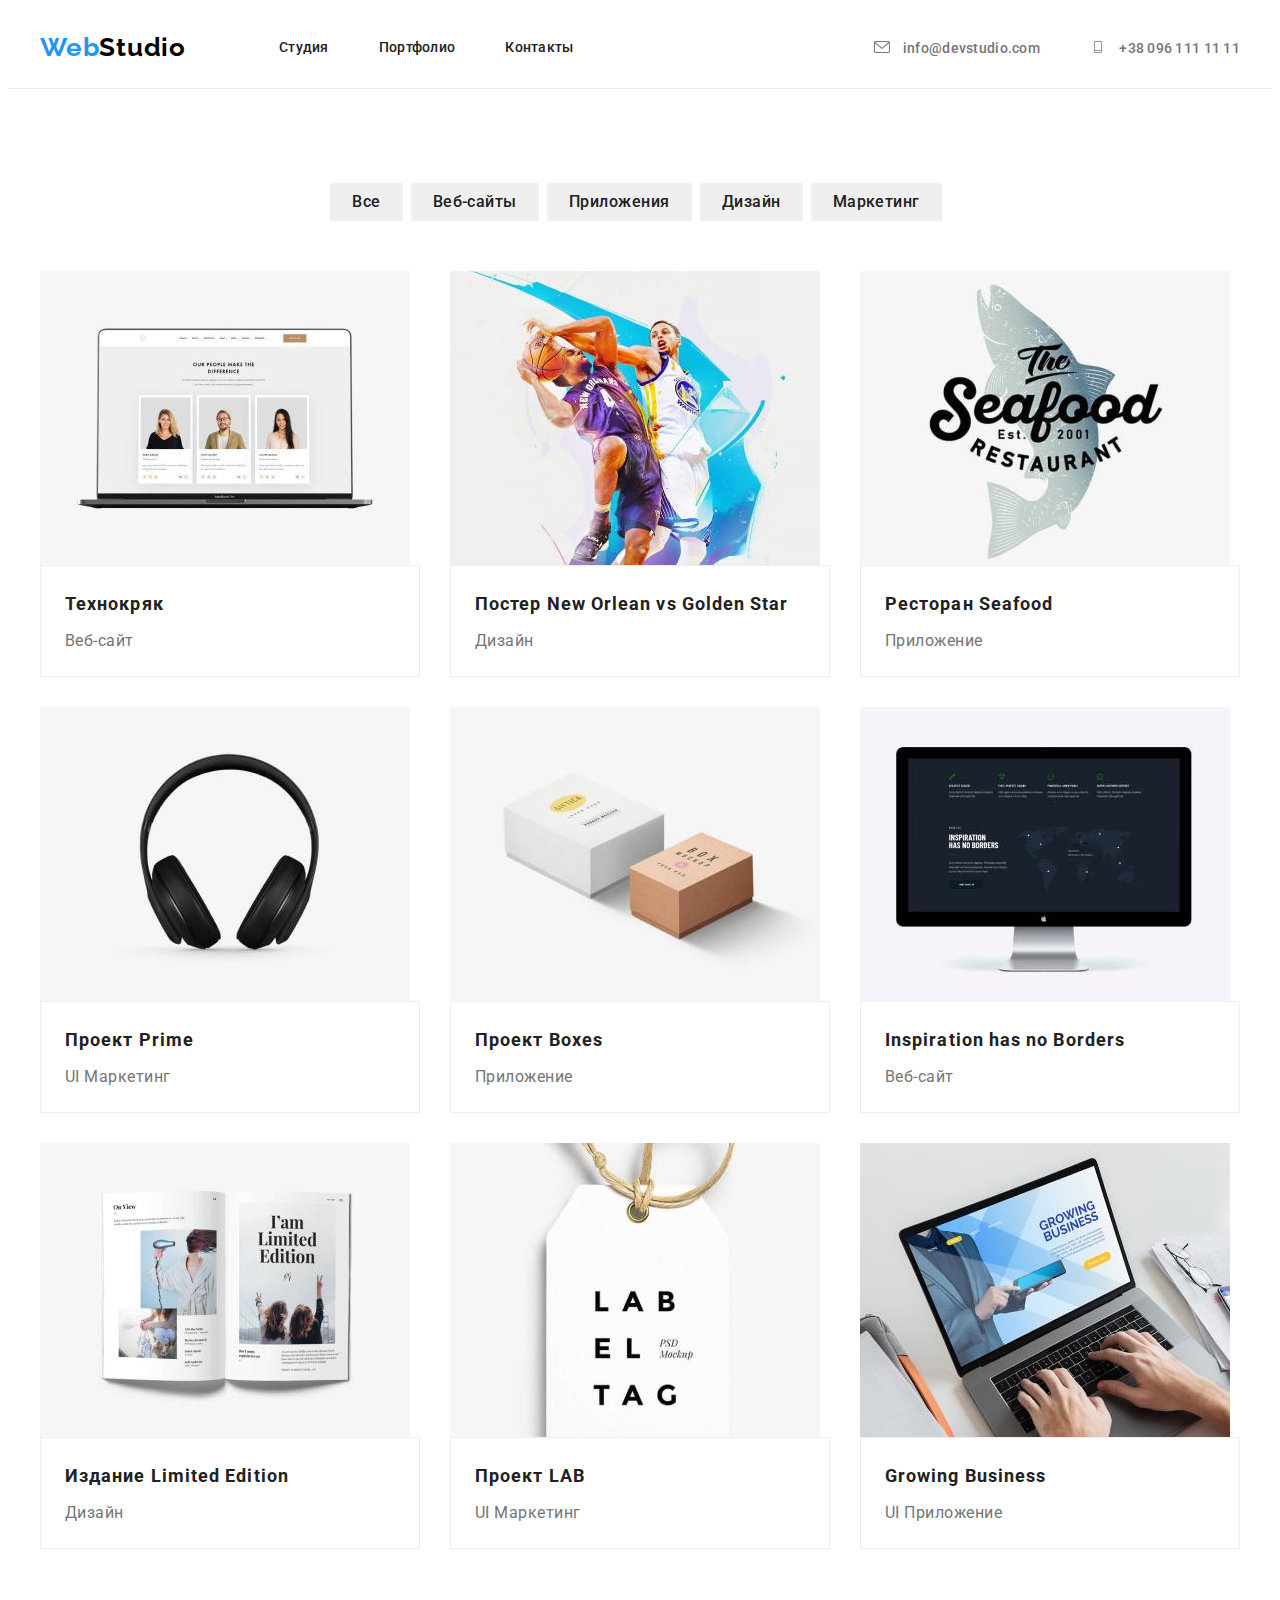
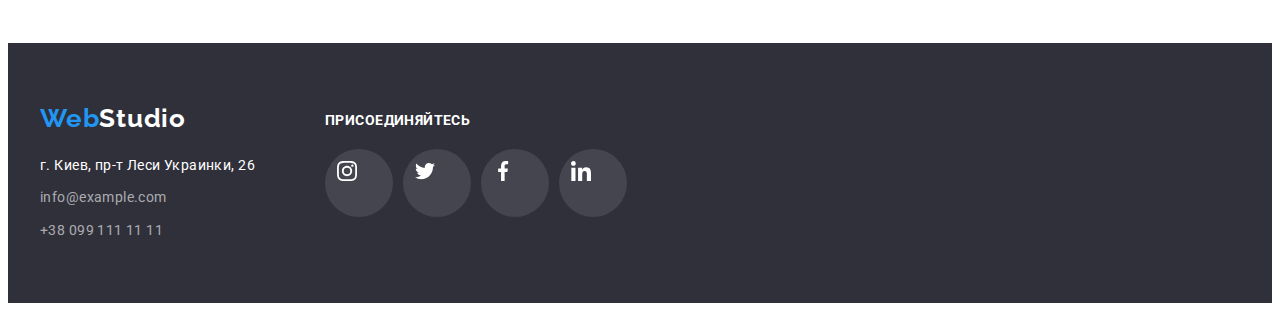
==== portfolio.html @ cd9db2a5 "hw4" ====
<!DOCTYPE html>
<html lang="en">

<head>
  <meta charset="UTF-8" />
  <meta http-equiv="X-UA-Compatible" content="IE=edge" />
  <meta name="viewport" content="width=device-width, initial-scale=1.0" />
  <title>Document</title>
  <link rel="preconnect" href="https://fonts.googleapis.com" />
  <link href="https://fonts.googleapis.com/css2?family=Raleway:wght@700&family=Roboto:wght@400;500;700;900&display=swap"
    rel="stylesheet" />
  <link rel="stylesheet" href="https://cdnjs.cloudflare.com/ajax/libs/modern-normalize/1.1.0/modern-normalize.min.css"
    integrity="sha512-wpPYUAdjBVSE4KJnH1VR1HeZfpl1ub8YT/NKx4PuQ5NmX2tKuGu6U/JRp5y+Y8XG2tV+wKQpNHVUX03MfMFn9Q=="
    crossorigin="anonymous" referrerpolicy="no-referrer" />
  <link rel="stylesheet" href="css/styles.css" />
</head>

<body>
  <header class="header">
    <div class="container header-container portfolio-header-container">
      <a class="header-logo link" href="" lang="en">
        <span class="header-accent">Web</span>Studio</a>
      <nav class="header-nav link">
        <ul class="list menu-list">
          <li class="menu-item">
            <a class="menu-link link" href="index.html">Студия</a>
          </li>
          <li class="menu-item">
            <a class="menu-link link" href="portfolio.html">Портфолио</a>
          </li>
          <li class="menu-item">
            <a class="menu-link link" href="">Контакты</a>
          </li>
        </ul>
      </nav>
      <ul class="header-contacts list">
        <li class="header-contact">
          <a class="header-mail link" href="mailto:info@devstudio.com" class="contacts-link">
            <svg class="contact-icon mail-icon" width="16" height="12">
              <use href="./img/sprite-sd.svg#icon-envelope"></use>
            </svg>
            info@devstudio.com
          </a>
        </li>
        <li class="header-contact">
          <a class="header-tel link" href="tel:+380961111111" class="contacts-link">
            <svg class="contact-icon" width="16" height="12">
              <use href="./img/sprite-sd.svg#icon-cell"></use>
            </svg>
            +38 096 111 11 11
          </a>
        </li>
      </ul>
    </div>
  </header>
  <main>
    <section class="info-section">
      <div class="container">
        <ul class="btn-list list">
          <li class="btn-menu-list">
            <button class="button btn-list-item">Все</button>
          </li>
          <li class="btn-menu-list">
            <button class="button btn-list-item">Веб-сайты</button>
          </li>
          <li class="btn-menu-list">
            <button class="button btn-list-item">Приложения</button>
          </li>
          <li class="btn-menu-list">
            <button class="button btn-list-item">Дизайн</button>
          </li>
          <li class="btn-menu-list">
            <button class="button btn-list-item">Маркетинг</button>
          </li>
        </ul>

        <ul class="items-list list">
          <li class="offer-item">
            <img src="./img/technokryak.jpg" alt="Технокряк" width="370" height="294" />
            <div class="item-text">
              <h3 class="list-item">Технокряк</h3>
              <p class="list-item-text">Веб-сайт</p>
            </div>
          </li>
          <li class="offer-item">
            <img src="./img/poster.jpg" alt="Постер New Orlean vs Golden Star" width="370" height="294" />
            <div class="item-text">
              <h3 class="list-item">Постер New Orlean vs Golden Star</h3>
              <p class="list-item-text">Дизайн</p>
            </div>
          </li>
          <li class="offer-item">
            <img src="./img/seafood.jpg" alt="Ресторан Seafood" width="370" height="294" />
            <div class="item-text">
              <h3 class="list-item">Ресторан Seafood</h3>
              <p class="list-item-text">Приложение</p>
            </div>
          </li>
          <li class="offer-item">
            <img src="./img/prime.jpg" alt="Проект Prime" width="370" height="294" />
            <div class="item-text">
              <h3 class="list-item">Проект Prime</h3>
              <p class="list-item-text">UI Маркетинг</p>
            </div>
          </li>
          <li class="offer-item">
            <img src="./img/boxes.jpg" alt="Проект Boxes" width="370" height="294" />
            <div class="item-text">
              <h3 class="list-item">Проект Boxes</h3>
              <p class="list-item-text">Приложение</p>
            </div>
          </li>
          <li class="offer-item">
            <img src="./img/inspiration.jpg" alt="Inspiration has no Borders" width="370" height="294" />
            <div class="item-text">
              <h3 class="list-item">Inspiration has no Borders</h3>
              <p class="list-item-text">Веб-сайт</p>
            </div>
          </li>
          <li class="offer-item">
            <img src="./img/edition.jpg" alt="Издание Limited Edition" width="370" height="294" />
            <div class="item-text">
              <h3 class="list-item">Издание Limited Edition</h3>
              <p class="list-item-text">Дизайн</p>
            </div>
          </li>
          <li class="offer-item">
            <img src="./img/lab.jpg" alt="Проект LAB" width="370" height="294" />
            <div class="item-text">
              <h3 class="list-item">Проект LAB</h3>
              <p class="list-item-text">UI Маркетинг</p>
            </div>
          </li>
          <li class="offer-item">
            <img src="./img/business.jpg" alt="Growing Business" width="370" height="294" />
            <div class="item-text">
              <h3 class="list-item">Growing Business</h3>
              <p class="list-item-text">UI Приложение</p>
            </div>
          </li>
        </ul>
      </div>
    </section>
  </main>

  <footer class="footer">
    <div class="container footer-info">
      <div class="footer-connect">
        <a class="footer-logo link" href="" lang="en">
          <span class="footer-accent">Web</span>Studio</a>
        <address class="contacts-address">
          <ul class="list">
            <li class="connect-item">
              <a class="footer-address link" href="https://goo.gl/maps/JnVJ7oRj71nepejRA" target="_blank"
                rel="noreferrer noopener">
                г. Киев, пр-т Леси Украинки, 26
              </a>
            </li>
            <li class="connect-item">
              <a class="footer-mail link" href="mailto:info@example.com">
                info@example.com
              </a>
            </li>
            <li class="connect-item">
              <a class="footer-tel link" href="tel:+380991111111">
                +38 099 111 11 11
              </a>
            </li>
          </ul>
        </address>
      </div>
      <div class="social-links">
        <h3 class="social-links-text">Присоединяйтесь</h3>
        <ul class="social-link-list list">
          <li class="social-link-item">
            <a href="" class="social-link" target="_blank" rel="noopener noreferrer">
              <svg class="social-link-icon" width="44" height="44">
                <use href="./img/sprite-sd.svg#icon-instagram"></use>
              </svg>
            </a>
          </li>
          <li class="social-link-item">
            <a href="" class="social-link" target="_blank" rel="noopener noreferrer">
              <svg class="social-link-icon" width="44" height="44">
                <use href="./img/sprite-sd.svg#icon-twitter"></use>
              </svg>
            </a>
          </li>
          <li class="social-link-item">
            <a href="" class="social-link" target="_blank" rel="noopener noreferrer">
              <svg class="social-link-icon" width="44" height="44">
                <use href="./img/sprite-sd.svg#icon-facebook"></use>
              </svg>
            </a>
          </li>
          <li class="social-link-item">
            <a href="" class="social-link" target="_blank" rel="noopener noreferrer">
              <svg class="social-link-icon" width="44" height="44">
                <use href="./img/sprite-sd.svg#icon-linkedin"></use>
              </svg>
            </a>
          </li>
        </ul>
      </div>
    </div>
  </footer>
</body>

</html>
---- css/styles.css ----
:root {
  --header-color: #ffffff;
  --header-logo-color: #000000;
  --header-text-color: #212121;
  --title-color: #212121;
  --text-color: #757575;
  --footer-address-color: #ffffff;
  --footer-contacts-color: rgba(255, 255, 255, 0.6);
  --accent-color: #2196f3;
}

p, h1, h2, h3, h4, h5, h6 {
  margin: 0;
}

ul {
  margin: 0;
  padding: 0;
}

img {
  display: block;
}

button {
  cursor: pointer;
}

body {
  font-family: 'Roboto', sans-serif;
}

.container {
  width: 1200px;
  padding-left: 15px;
  padding-right: 15px;
  margin: 0 auto;
}

.list {
  list-style: none;
}

.link {
  text-decoration: none;
}

/*header*/

.header {
  background-color: var(--header-color);
  padding-top: 24px;
  padding-bottom: 25px;
  border-bottom: 1px solid;
  border-color: #ECECEC;
}

.header-portfolio {
  border-bottom: solid;
  border-color: #ECECEC;
  border-width: 1px;
}

.header-logo {
  font-family: Raleway;
  font-style: normal;
  font-weight: bold;
  font-size: 26px;
  line-height: 1.19;
  letter-spacing: 0.03em;
  color: var(--header-logo-color);
  margin-right: 93px;
  white-space: nowrap;
}

.header-accent {
  font-family: Raleway;
  font-style: normal;
  font-weight: bold;
  font-size: 26px;
  line-height: 1.19;
  letter-spacing: 0.03em;
  color: var(--accent-color);
}

.header-nav {
  display: flex;
  align-items: center;
}

.header-container {
  display: flex;
  align-items: center;
}

.menu-item:not(:last-child) {
margin-right: 50px;
}

.menu-link {
  font-weight: 500;
  font-size: 14px;
  line-height: 1.14;
  letter-spacing: 0.02em;
  color: var(--title-color);
}

.menu-list {
  font-weight: 500;
  font-size: 14px;
  line-height: 16px;
  letter-spacing: 0.02em;
  color: var(--header-text-color);
  display: flex;
}

.menu-link:hover,
.menu-link:focus {
  color: var(--accent-color);
}

.header-tel,
.header-mail {
  font-weight: 500;
  font-size: 14px;
  line-height: 1.14;
  letter-spacing: 0.02em;
  color: var(--text-color);
}

.header-tel:hover,
.header-tel:focus {
  color: var(--accent-color);
  cursor: pointer;
}

.header-mail:hover,
.header-mail:focus {
  color: var(--accent-color);
  cursor: pointer;
}

.contact-icon {
  margin-right: 10px;
  align-items: center;
}

.contact-icon {
  fill: var(--text-color);
}

.header-mail:hover .contact-icon,
.header-mail:focus .contact-icon{
  fill: var(--accent-color);
}

.header-tel:hover .contact-icon,
.header-tel:focus .contact-icon{
  fill: var(--accent-color);
}

.header-contacts {
  display: inline-flex;
  margin-left: auto;
}

.header-contact:not(:last-child) {
  margin-right: 50px;
}

/*main-page*/

.hero-section {
  /* background-color: #2f303a; */
  align-items: center;
  padding-top: 200px;
  padding-bottom: 200px;
  max-width: 1600px;
  height: 600px;
  margin-left: auto;
  margin-right: auto;
  background-image: linear-gradient( rgba(47, 48, 58, 0.4), rgba(47, 48, 58, 0.4) ), url(../img/hero-bg.jpg);
  background-repeat: no-repeat;
  background-position: center;
  background-size: cover;
}

.hero-text {
  min-width: 696px;
  color: var(--header-color);
  font-weight: 900;
  font-size: 44px;
  line-height: 1.36;
  text-align: center;
  letter-spacing: 0.06em;
  text-transform: uppercase;
  width: 696px;
  display: block;
  margin: 0 auto;
  margin-bottom: 30px;
}

.hero-btn {
  font-weight: bold;
  font-size: 16px;
  line-height: 1.87;
  text-align: center;
  letter-spacing: 0.06em;
  border-radius: 4px;
  color: var(--header-color);
  background-color: var(--accent-color);
  min-Width: 200px;
  height: 50px;
  display: block;
  margin: 0 auto;
}

.hero-btn:hover, .hero-btn:focus {
  box-shadow: 0px 4px 4px 0px rgba(0, 0, 0, 0.25); 
}

.button {cursor: pointer;}

/*advantage*/

.advantage {
  padding-top: 94px;
  padding-bottom: 94px;
  display: flex;
  }

.advantage-text {
  width: 270px;
  
  }

  .advantage-text:not(:last-child) {
  margin-right: 30px;
  }

.advantage-text-list {
  display: flex;
}

.advantage-detail {
  width="270"
  height="120"
  background-color: #F5F4FA;
  margin-bottom: 30px;
  display: flex;
  justify-content: center;
  align-items: center; 
  padding: 25px 100px 25px 100px;
}

.adv-detail-icon {
  display: flex;
  justify-content: center;
}

.advantage-item {
  font-weight: bold;
  font-size: 14px;
  line-height: 1.14;
  letter-spacing: 0.03em;
  text-transform: uppercase;
  color: var(--header-text-color);
  margin-bottom: 10px;
}

.advantage-detail-item {
  font-weight: normal;
  font-size: 14px;
  line-height: 1.71;
  letter-spacing: 0.03em;
  color: var(--text-color);
  width: 270px;
}

/*activities*/

.activities-container {
padding-bottom: 94px;
}

.activities-list {
  display: flex;
  margin-top: 50px;
}

.activities-text:not(:last-child) {
  margin-right: 30px;
}

.activities-header,
.team {
  font-weight: bold;
  font-size: 36px;
  line-height: 1.17;
  text-align: center;
  letter-spacing: 0.03em;
  color: var(--header-text-color);
  margin-bottom: 50px;
}

.team-text {
  padding-top: 94px;
  padding-bottom: 94px;
  background-color: #F5F4FA;
}

.team-members {
display: flex;
}

.member-text:not(:last-child) {
  margin-right: 30px;
}

.member-item {
  padding-top: 30px;
  padding-bottom: 30px;
}

.team-member {
  font-weight: 500;
  font-size: 16px;
  line-height: 1.19;
  letter-spacing: 0.03em;
  text-align: center;
  color: var(--header-text-color);

}

.team-member-occupation {
  font-weight: normal;
  font-size: 16px;
  line-height: 1.19;
  text-align: center;
  letter-spacing: 0.03em;
  color: var(--text-color);
  padding-top: 10px;
}

/* clients */

.clients {
  margin-bottom: 94px;
}

.clients-item {
  font-weight: bold;
  font-size: 36px;
  line-height: 1.17;
  text-align: center;
  letter-spacing: 0.03em;
  color: var(--header-text-color);
  margin-bottom: 50px;
}

.clients-list {
  display: flex;
  justify-content: center;
}

.client-detail-icon {
  display: flex;
  justify-content: center;
  fill: #AFB1B8;
}

.client-detail {
  display: flex;
  width: 170px;
  height: 92px;
  border: solid;
  border-color: #AFB1B8;
  border-width: 1px;
  border-radius: 4px;
  padding: 16px 32px;
}

.client:not(:last-child) {
  margin-right: 30px;
}


.client-detail:hover, 
.client-detail:focus {
  border-color: var(--accent-color);
}

.client-detail:hover .client-detail-icon, 
.client-detail:focus .client-detail-icon {
  fill: var(--accent-color);
}


/*footer and contacts*/

.footer {
background-color: #2f303a;
padding-top: 60px;
padding-bottom: 60px;
}

.footer-info {
  display: flex;
  align-items: center;
}

.footer-connect {
  margin-right: 70px;
}

.connect-item:not(:last-child) {
  margin-bottom: 9px;
}

.footer-logo {
  font-family: Raleway;
  font-style: normal;
  font-weight: bold;
  font-size: 26px;
  line-height: 1.19;
  letter-spacing: 0.03em;
  color: var(--header-color);
  white-space: nowrap;
}

.footer-accent {
  font-family: Raleway;
  font-style: normal;
  font-weight: bold;
  font-size: 26px;
  line-height: 1.19;
  letter-spacing: 0.03em;
  color: var(--accent-color);
}

.connect-item:not(:last-child) {
  margin-bottom: 9px;
}

.contacts-address {
  font-style: inherit;
  font-size: 14px;
  line-height: 1.71;
  letter-spacing: 0.03em;
  color: var(--header-color);
  margin-top: 20px;
}

.footer-address {
font-size: 14px;
line-height: 1.71;
letter-spacing: 0.03em;
color: var(----footer-address-color)}

.footer-mail,
.footer-tel {
  font-weight: normal;
  font-size: 14px;
  line-height: 1.71;
  letter-spacing: 0.03em;
  color: var(--footer-contacts-color);
}

.footer-mail:hover,
.footer-mail:focus {
  color: var(--accent-color);
}

.footer-tel:hover,
.footer-tel:focus {
  color: var(--accent-color);
}

.footer-address:hover,
.footer-address:focus {
  color: var(--accent-color);
}

.social-links {
  width: 206px;
  height: 80px;
margin-bottom: 40px;
}

.social-link-icon {
  width: 20px;
  height: 20px;
  fill: var(--header-color);
  
}

.social-link {
  width: 44px;
  height: 44px;
  border-radius: 50px;
  background-color: rgba(255, 255, 255, 0.1);
  padding: 12px;
  display: flex;
}

.social-link:hover, 
.social-link:focus {
  background-color: var(--accent-color);
}

.social-links-text {
  font-weight: bold;
  font-size: 14px;
  line-height: 1.14;
  letter-spacing: 0.03em;
  text-transform: uppercase;
  color: var(--header-color);
  text-align: justify;
}

.social-link-item {
  margin-right: 10px;
  
}

.social-link-list {
  display: flex;
  align-items: center;
  margin-top: 20px;
}

/*portfolio*/

.info-section {
  padding-top: 94px;
  padding-bottom: 94px;
}

.btn-list {
display: flex;
justify-content: center;
margin-right: 8px;
margin-bottom: 50px;
}

.btn-list-item {
font-family: Roboto;
font-weight: 500;
font-size: 16px;
line-height: 1.62;
text-align: center;
letter-spacing: 0.03em;
color: var(--header-text-color);
padding-top: 6px;
padding-bottom: 6px;
padding-right: 22px;
padding-left: 22px;
border: none;
}

.btn-menu-list:not(:last-child) {
  margin-right: 8px;
}


.btn-list-item:hover, 
.btn-list-item:focus {
  background-color: var(--accent-color);
  color: var(--header-color);
  border-radius: 4px;
  box-shadow: 0px 4px 4px 0px rgba(0, 0, 0, 0.25); 
}

.list-item {
font-weight: bold;
font-size: 18px;
line-height: 2;
letter-spacing: 0.06em;
color: var(--header-text-color);
}

.list-item-text {
font-size: 16px;
line-height: 1.87;
letter-spacing: 0.03em;
color: var(--text-color);
}

.items-list {
  display: flex;
  flex-wrap: wrap;
  margin-left: -30px;
  margin-top: -30px;
}

.offer-item {
  flex-basis: calc(100% / 3 - 30px);
  margin-left: 30px;
  margin-top: 30px;
}

.offer-item:hover, 
.offer-item:focus {
  box-shadow: 0px 4px 4px 0px rgba(0, 0, 0, 0.25); 
cursor: pointer;
}


.item-text {
  padding: 20px 24px 20px 24px;
  border: solid;
  border-width: 1px;
  border-color: #EEEEEE;
} 

.list-item-text {
  margin-top: 4px;
}

.list-item-text {
  justify-content: space-between;
  align-content: center;
}
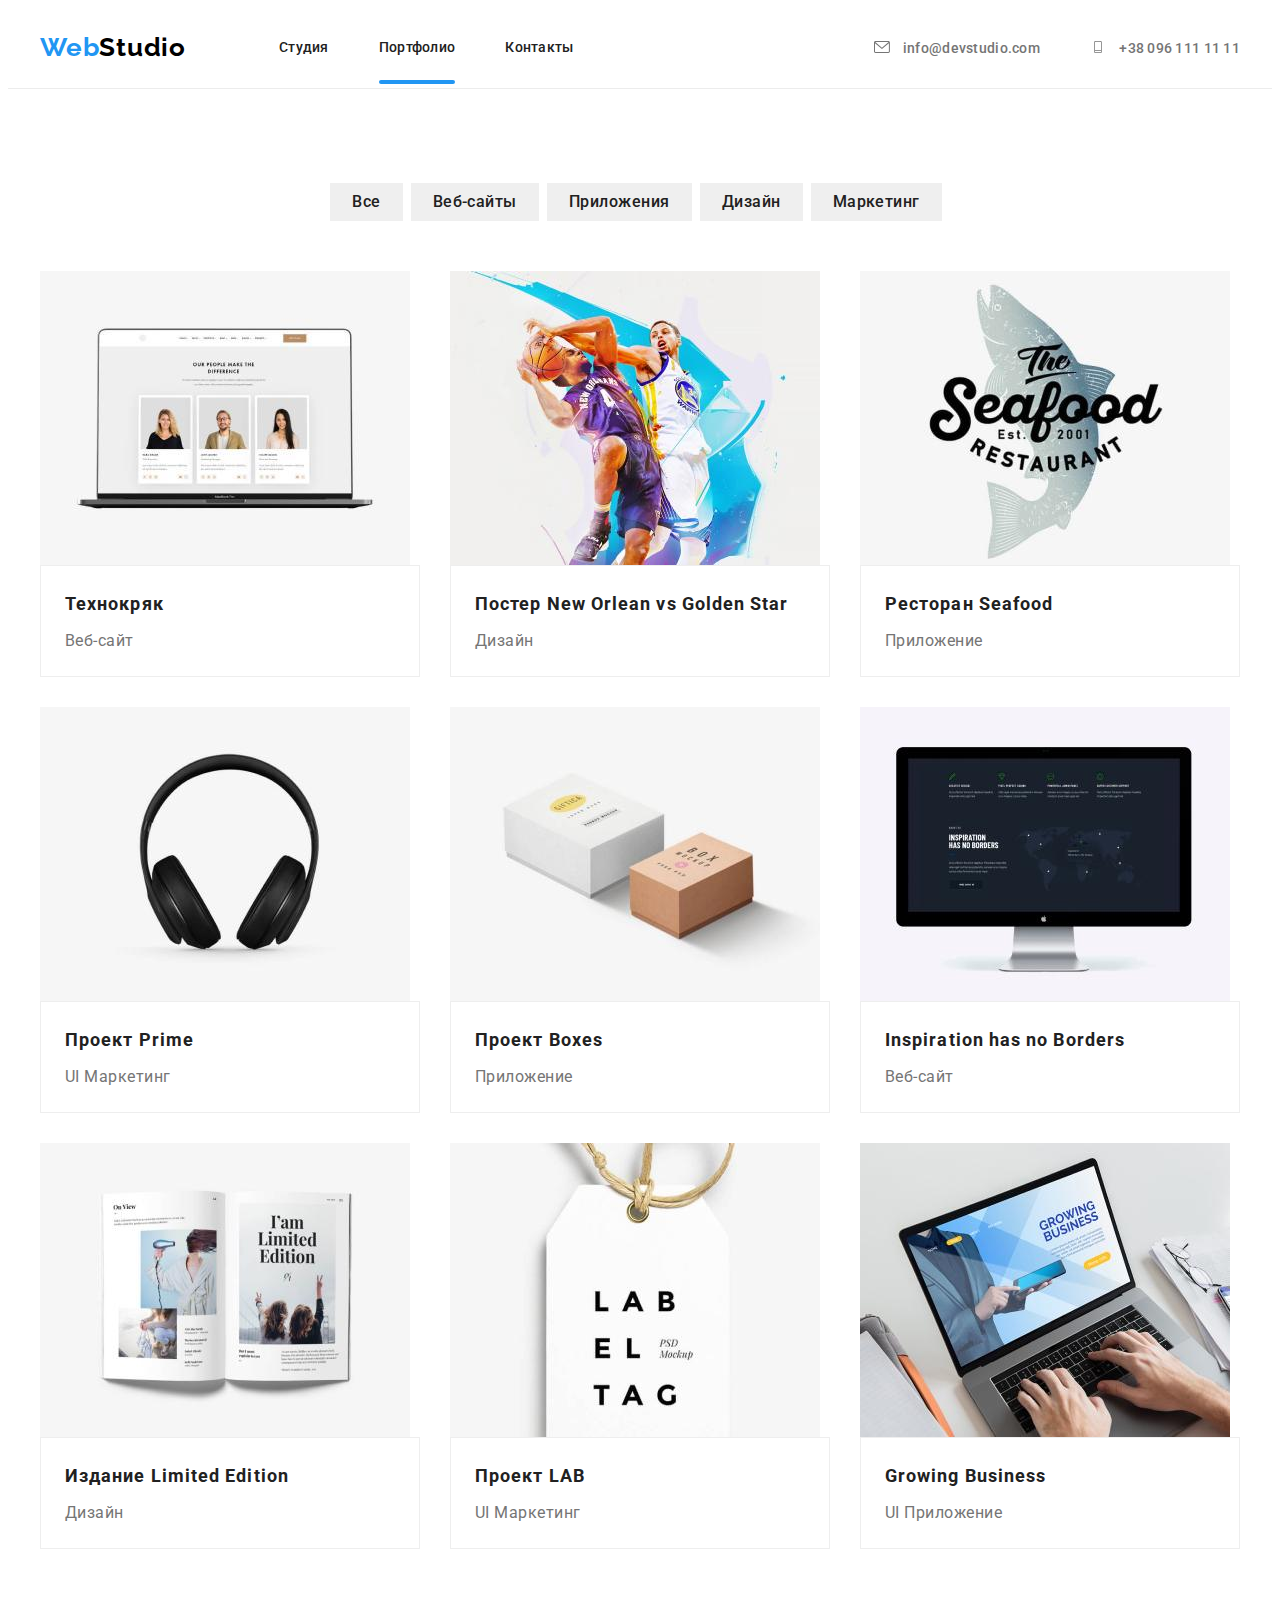
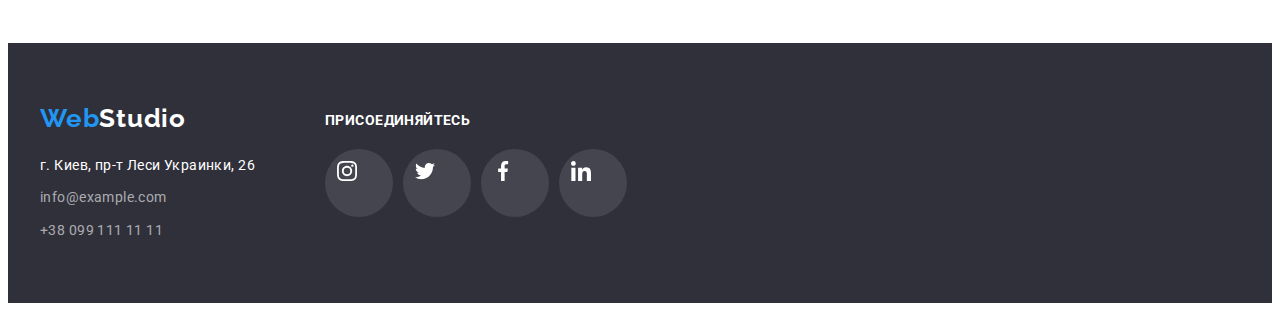
==== commit 4994380e: "hw5" ====
--- a/portfolio.html
+++ b/portfolio.html
@@ -26,7 +26,7 @@
             <a class="menu-link link" href="index.html">Студия</a>
           </li>
           <li class="menu-item">
-            <a class="menu-link link" href="portfolio.html">Портфолио</a>
+            <a class="menu-link menu-link-active link" href="portfolio.html">Портфолио</a>
           </li>
           <li class="menu-item">
             <a class="menu-link link" href="">Контакты</a>
@@ -76,63 +76,136 @@
 
         <ul class="items-list list">
           <li class="offer-item">
-            <img src="./img/technokryak.jpg" alt="Технокряк" width="370" height="294" />
+            <div class="offer-item-overlay">
+              <img src="./img/technokryak.jpg" alt="Технокряк" width="370" height="294" />
+              <p class="offer-item-text">
+                Технокряк это современная площадка распространения коронавируса. Компании используют эту платформу для
+                цифрового
+                шпионажа и атак на защищённые сервера конкурентов.
+              </p>
+            </div>
             <div class="item-text">
               <h3 class="list-item">Технокряк</h3>
               <p class="list-item-text">Веб-сайт</p>
             </div>
           </li>
-          <li class="offer-item">
-            <img src="./img/poster.jpg" alt="Постер New Orlean vs Golden Star" width="370" height="294" />
+
+          <li class="offer-item">
+            <div class="offer-item-overlay">
+              <img src="./img/poster.jpg" alt="Постер New Orlean vs Golden Star" width="370" height="294" />
+              <p class="offer-item-text">
+                Технокряк это современная площадка распространения коронавируса. Компании используют эту платформу для
+                цифрового
+                шпионажа и атак на защищённые сервера конкурентов.
+              </p>
+            </div>
             <div class="item-text">
               <h3 class="list-item">Постер New Orlean vs Golden Star</h3>
               <p class="list-item-text">Дизайн</p>
             </div>
           </li>
-          <li class="offer-item">
-            <img src="./img/seafood.jpg" alt="Ресторан Seafood" width="370" height="294" />
+
+          <li class="offer-item">
+            <div class="offer-item-overlay">
+              <img src="./img/seafood.jpg" alt="Ресторан Seafood" width="370" height="294" />
+              <p class="offer-item-text">
+                Технокряк это современная площадка распространения коронавируса. Компании используют эту платформу для
+                цифрового
+                шпионажа и атак на защищённые сервера конкурентов.
+              </p>
+            </div>
+
             <div class="item-text">
               <h3 class="list-item">Ресторан Seafood</h3>
               <p class="list-item-text">Приложение</p>
             </div>
           </li>
-          <li class="offer-item">
-            <img src="./img/prime.jpg" alt="Проект Prime" width="370" height="294" />
+
+          <li class="offer-item">
+            <div class="offer-item-overlay">
+              <img src="./img/prime.jpg" alt="Проект Prime" width="370" height="294" />
+              <p class="offer-item-text">
+                Технокряк это современная площадка распространения коронавируса. Компании используют эту платформу для
+                цифрового
+                шпионажа и атак на защищённые сервера конкурентов.
+              </p>
+            </div>
             <div class="item-text">
               <h3 class="list-item">Проект Prime</h3>
               <p class="list-item-text">UI Маркетинг</p>
             </div>
           </li>
-          <li class="offer-item">
-            <img src="./img/boxes.jpg" alt="Проект Boxes" width="370" height="294" />
+
+          <li class="offer-item">
+            <div class="offer-item-overlay">
+              <img src="./img/boxes.jpg" alt="Проект Boxes" width="370" height="294" />
+              <p class="offer-item-text">
+                Технокряк это современная площадка распространения коронавируса. Компании используют эту платформу для
+                цифрового
+                шпионажа и атак на защищённые сервера конкурентов.
+              </p>
+            </div>
             <div class="item-text">
               <h3 class="list-item">Проект Boxes</h3>
               <p class="list-item-text">Приложение</p>
             </div>
           </li>
-          <li class="offer-item">
-            <img src="./img/inspiration.jpg" alt="Inspiration has no Borders" width="370" height="294" />
+
+
+
+          <li class="offer-item">
+            <div class="offer-item-overlay">
+              <img src="./img/inspiration.jpg" alt="Inspiration has no Borders" width="370" height="294" />
+              <p class="offer-item-text">
+                Технокряк это современная площадка распространения коронавируса. Компании используют эту платформу для
+                цифрового
+                шпионажа и атак на защищённые сервера конкурентов.
+              </p>
+            </div>
             <div class="item-text">
               <h3 class="list-item">Inspiration has no Borders</h3>
               <p class="list-item-text">Веб-сайт</p>
             </div>
           </li>
-          <li class="offer-item">
-            <img src="./img/edition.jpg" alt="Издание Limited Edition" width="370" height="294" />
+
+          <li class="offer-item">
+            <div class="offer-item-overlay">
+              <img src="./img/edition.jpg" alt="Издание Limited Edition" width="370" height="294" />
+              <p class="offer-item-text">
+                Технокряк это современная площадка распространения коронавируса. Компании используют эту платформу для
+                цифрового
+                шпионажа и атак на защищённые сервера конкурентов.
+              </p>
+            </div>
             <div class="item-text">
               <h3 class="list-item">Издание Limited Edition</h3>
               <p class="list-item-text">Дизайн</p>
             </div>
           </li>
-          <li class="offer-item">
-            <img src="./img/lab.jpg" alt="Проект LAB" width="370" height="294" />
+
+          <li class="offer-item">
+            <div class="offer-item-overlay">
+              <img src="./img/lab.jpg" alt="Проект LAB" width="370" height="294" />
+              <p class="offer-item-text">
+                Технокряк это современная площадка распространения коронавируса. Компании используют эту платформу для
+                цифрового
+                шпионажа и атак на защищённые сервера конкурентов.
+              </p>
+            </div>
             <div class="item-text">
               <h3 class="list-item">Проект LAB</h3>
               <p class="list-item-text">UI Маркетинг</p>
             </div>
           </li>
           <li class="offer-item">
-            <img src="./img/business.jpg" alt="Growing Business" width="370" height="294" />
+            <div class="offer-item-overlay">
+              <img src="./img/business.jpg" alt="Growing Business" width="370" height="294" />
+              <p class="offer-item-text">
+                Технокряк это современная площадка распространения коронавируса. Компании используют эту платформу для
+                цифрового
+                шпионажа и атак на защищённые сервера конкурентов.
+              </p>
+            </div>
             <div class="item-text">
               <h3 class="list-item">Growing Business</h3>
               <p class="list-item-text">UI Приложение</p>
--- a/css/styles.css
+++ b/css/styles.css
@@ -97,12 +97,28 @@
 margin-right: 50px;
 }
 
+.menu-item {
+  position: relative;
+}
+
+.menu-link-active::after {
+  content: '';
+  position: absolute;
+  background-color: var(--accent-color);
+  width: 100%;
+  height: 4px;
+  border-radius: 2px;
+  bottom: -28px;
+  right: 0;
+}
+
 .menu-link {
   font-weight: 500;
   font-size: 14px;
   line-height: 1.14;
   letter-spacing: 0.02em;
   color: var(--title-color);
+  transition: color 250ms cubic-bezier(0.4, 0, 0.2, 1);
 }
 
 .menu-list {
@@ -118,6 +134,8 @@
 .menu-link:focus {
   color: var(--accent-color);
 }
+
+
 
 .header-tel,
 .header-mail {
@@ -126,6 +144,8 @@
   line-height: 1.14;
   letter-spacing: 0.02em;
   color: var(--text-color);
+  transition: color 1250ms cubic-bezier(0.4, 0, 0.2, 1);
+  
 }
 
 .header-tel:hover,
@@ -147,6 +167,7 @@
 
 .contact-icon {
   fill: var(--text-color);
+  transition: fill  1250ms cubic-bezier(0.4, 0, 0.2, 1);
 }
 
 .header-mail:hover .contact-icon,
@@ -213,6 +234,7 @@
   height: 50px;
   display: block;
   margin: 0 auto;
+  transition: box-shadow 250ms cubic-bezier(0.4, 0, 0.2, 1);
 }
 
 .hero-btn:hover, .hero-btn:focus {
@@ -243,8 +265,8 @@
 }
 
 .advantage-detail {
-  width="270"
-  height="120"
+  width: 270px;
+  height: 120px;
   background-color: #F5F4FA;
   margin-bottom: 30px;
   display: flex;
@@ -292,6 +314,34 @@
   margin-right: 30px;
 }
 
+.activities-text {
+  position: relative;
+}
+
+.activities-sign {
+position: absolute;
+display: flex;
+justify-content: center;
+align-items: center;
+bottom: 0;
+width: 100%;
+}
+
+.activities-sign-text {
+
+font-weight: bold;
+font-size: 14px;
+line-height: 1.14;
+letter-spacing: 0.03em;
+text-transform: uppercase;
+background-color: rgba(47, 48, 58, 0.8);
+color: #FFFFFF;
+width: 100%;
+height: 70px;
+text-align: center;
+padding-top: 27px;
+}
+
 .activities-header,
 .team {
   font-weight: bold;
@@ -315,6 +365,11 @@
 
 .member-text:not(:last-child) {
   margin-right: 30px;
+}
+
+.member-text {
+box-shadow: 0px 4px 4px 0px rgba(0, 0, 0, 0.25);
+background-color: #fff;
 }
 
 .member-item {
@@ -340,12 +395,50 @@
   letter-spacing: 0.03em;
   color: var(--text-color);
   padding-top: 10px;
+  margin-bottom: 16px;
+}
+
+.team-contacts {
+  display: flex;
+  align-items: center;
+  justify-content: center;
+}
+.team-contact {
+  border-radius: 50px;
+  background-color: rgba(255, 255, 255, 0.1);
+  padding: 12px;
+  display: flex;
+  transition: background-color 250ms cubic-bezier(0.4, 0, 0.2, 1);
+}
+
+.team-contacts-detail {
+  margin-right: 10px;
+  width: 44px;
+  height: 44px;
+}
+
+.team-contact-icon {
+  fill: #AFB1B8;
+  width: 20px;
+  height: 20px;
+  transition: fill 250ms cubic-bezier(0.4, 0, 0.2, 1);
+}
+
+.team-contact:hover, 
+.team-contact:focus {
+background-color: var(--accent-color);
+}
+
+.team-contact:hover .team-contact-icon, 
+.team-contact:focus .team-contact-icon {
+fill: #FFFFFF;
 }
 
 /* clients */
 
 .clients {
-  margin-bottom: 94px;
+  padding-bottom: 94px;
+  padding-top: 94px;
 }
 
 .clients-item {
@@ -367,17 +460,20 @@
   display: flex;
   justify-content: center;
   fill: #AFB1B8;
+  transition: fill 250ms cubic-bezier(0.4, 0, 0.2, 1);
 }
 
 .client-detail {
-  display: flex;
   width: 170px;
   height: 92px;
   border: solid;
   border-color: #AFB1B8;
   border-width: 1px;
   border-radius: 4px;
-  padding: 16px 32px;
+display: flex;
+align-items: center;
+justify-content: center;
+transition: border-color 250ms cubic-bezier(0.4, 0, 0.2, 1);
 }
 
 .client:not(:last-child) {
@@ -455,7 +551,9 @@
 font-size: 14px;
 line-height: 1.71;
 letter-spacing: 0.03em;
-color: var(----footer-address-color)}
+color: var(----footer-address-color);
+transition: color 250ms cubic-bezier(0.4, 0, 0.2, 1);
+}
 
 .footer-mail,
 .footer-tel {
@@ -464,6 +562,7 @@
   line-height: 1.71;
   letter-spacing: 0.03em;
   color: var(--footer-contacts-color);
+  transition: color 250ms cubic-bezier(0.4, 0, 0.2, 1);
 }
 
 .footer-mail:hover,
@@ -501,6 +600,7 @@
   background-color: rgba(255, 255, 255, 0.1);
   padding: 12px;
   display: flex;
+  transition: background-color 250ms cubic-bezier(0.4, 0, 0.2, 1);
 }
 
 .social-link:hover, 
@@ -556,6 +656,10 @@
 padding-right: 22px;
 padding-left: 22px;
 border: none;
+transition: background-color 250ms cubic-bezier(0.4, 0, 0.2, 1),
+color 250ms cubic-bezier(0.4, 0, 0.2, 1), 
+border-radius 250ms cubic-bezier(0.4, 0, 0.2, 1), 
+box-shadow 250ms cubic-bezier(0.4, 0, 0.2, 1);
 }
 
 .btn-menu-list:not(:last-child) {
@@ -597,12 +701,36 @@
   flex-basis: calc(100% / 3 - 30px);
   margin-left: 30px;
   margin-top: 30px;
+  transition: box-shadow 250ms cubic-bezier(0.4, 0, 0.2, 1)
 }
 
 .offer-item:hover, 
 .offer-item:focus {
   box-shadow: 0px 4px 4px 0px rgba(0, 0, 0, 0.25); 
-cursor: pointer;
+  cursor: pointer;
+}
+
+.offer-item:hover .offer-item-text {
+  transform: translateY(0);
+}
+
+.offer-item-overlay {
+  position: relative;
+  overflow: hidden;
+}
+
+.offer-item-text {
+  position: absolute;
+  padding: 63px 24px;
+  top: 0;
+  left: 0;
+  color: var(--footer-address-color);
+  font-size: 18px;
+  line-height: 1.56;
+  letter-spacing: 0.03em;
+  background-color: rgba(33, 150, 243, 0.9);
+  transform: translateY(100%);
+  transition: transform 250ms cubic-bezier(0.4, 0, 0.2, 1);
 }
 
 
@@ -620,4 +748,46 @@
 .list-item-text {
   justify-content: space-between;
   align-content: center;
+}
+
+/* backdrop */
+
+.backdrop {
+  width: 100%;
+  height: 100%;
+  position: fixed;
+  top: 0;
+  background-color: rgba(0, 0, 0, 0.2);
+  transition: opacity 500ms linear, visibility 500ms linear;
+}
+
+.modal {
+  position: absolute;
+  width: 528px;
+  height: 582px;
+  background-color: #fff;
+  border-radius: 4px;
+  top: 50%;
+  left: 50%;
+  transform: translate(-50%, -50%);
+}
+
+.modal-close {
+  background-color: transparent;
+  border: 1px solid rgba(0, 0, 0, 0.1);
+  border-radius: 50%;
+height: 30px;
+width: 30px;
+position: absolute;
+top: 8px;
+right: 8px;
+display: flex;
+align-items: center;
+justify-content: center;
+}
+
+.backdrop.is-hidden {
+visibility: hidden;
+opacity: 0;
+pointer-events: none;
 }